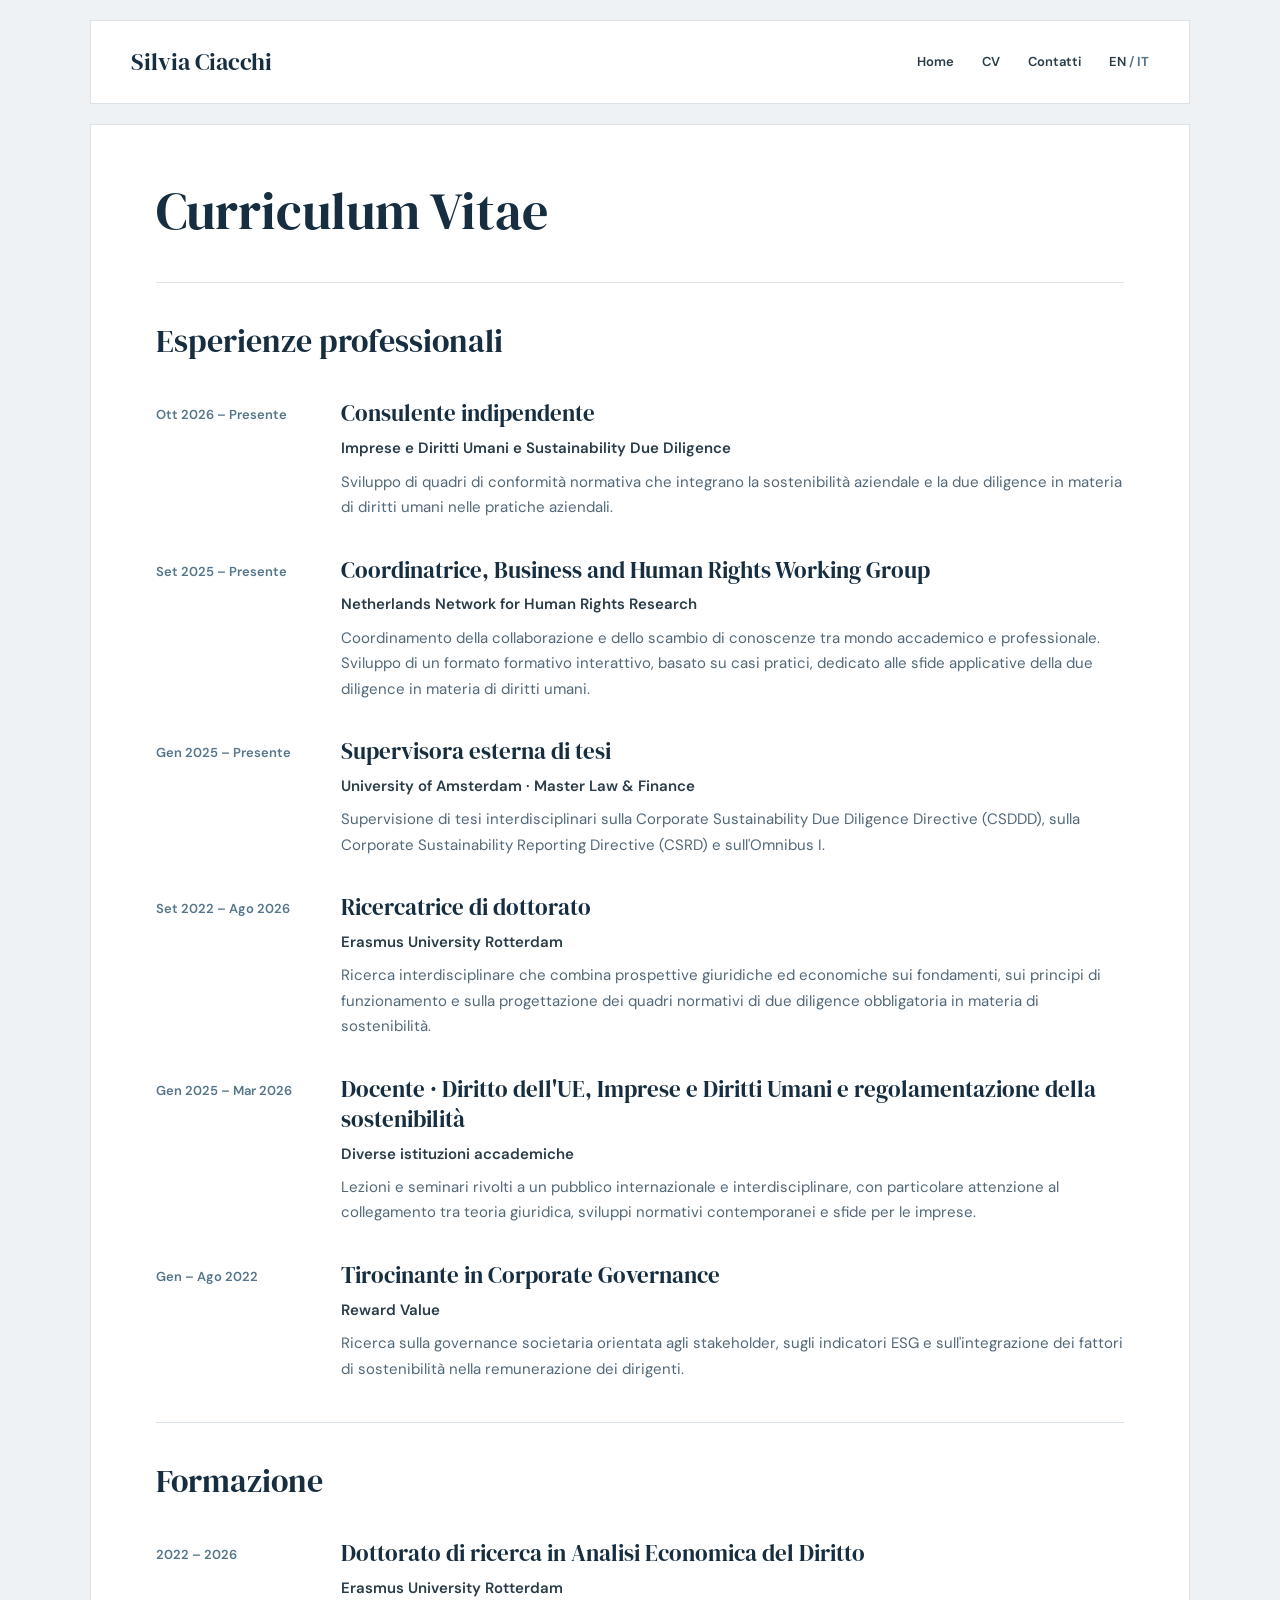
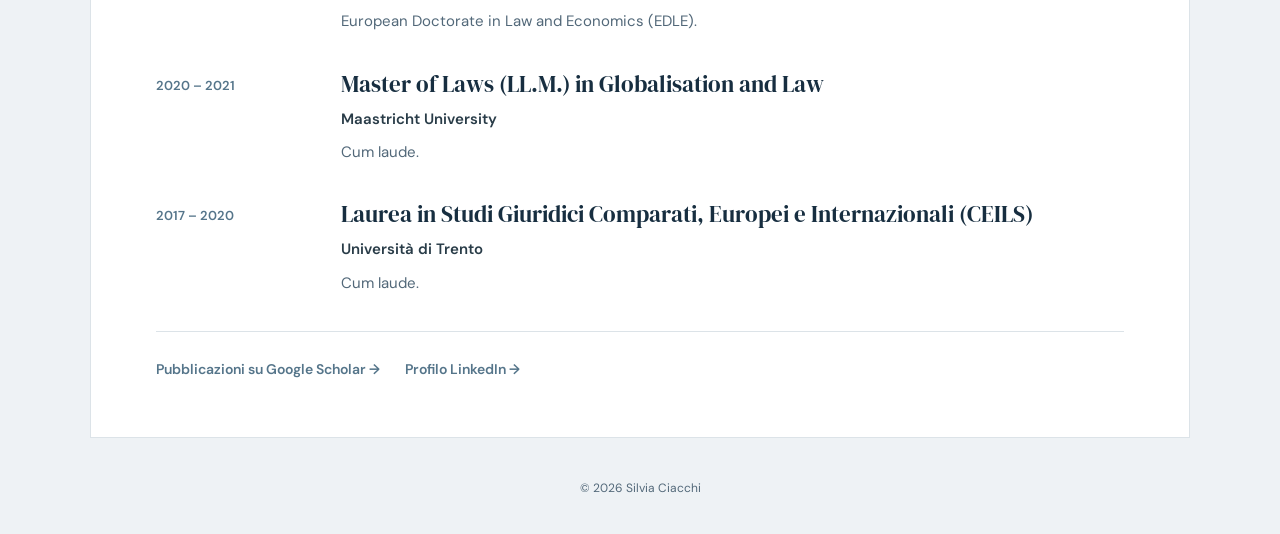
==== cv-ITA.html @ 15d8b97c "Rename cv-ITA to cv-ITA.html" ====
<!DOCTYPE html>
<html lang="it">

<head>
  <meta charset="UTF-8">
  <meta name="viewport" content="width=device-width, initial-scale=1.0">

  <meta name="description"
        content="Esperienze professionali e formazione accademica di Silvia Ciacchi.">

  <title>Curriculum Vitae | Silvia Ciacchi</title>

  <link rel="stylesheet" href="style.css">
</head>

<body>

  <!-- NAVIGATION -->
  <header>
    <nav>
      <a class="name" href="index-ITA.html">Silvia Ciacchi</a>

      <div class="nav-links">
        <a href="index-ITA.html">Home</a>
        <a href="cv-ITA.html" aria-current="page">CV</a>
        <a href="index-ITA.html#contact">Contatti</a>

        <span class="language-switch">
          <a href="cv.html">EN</a> /
          <strong>IT</strong>
        </span>
      </div>
    </nav>
  </header>

  <main>

    <section class="cv-page">

      <h1>Curriculum Vitae</h1>

      <!-- PROFESSIONAL EXPERIENCE -->
      <div class="cv-section">

        <h2>Esperienze professionali</h2>

        <div class="cv-entry">
          <div class="cv-date">Ott 2026 – Presente</div>

          <div>
            <h3>Consulente indipendente</h3>

            <p class="cv-organisation">
              Imprese e Diritti Umani e Sustainability Due Diligence
            </p>

            <p>
              Sviluppo di quadri di conformità normativa che
              integrano la sostenibilità aziendale e la due
              diligence in materia di diritti umani nelle
              pratiche aziendali.
            </p>
          </div>
        </div>

        <div class="cv-entry">
          <div class="cv-date">Set 2025 – Presente</div>

          <div>
            <h3>
              Coordinatrice, Business and Human Rights Working Group
            </h3>

            <p class="cv-organisation">
              Netherlands Network for Human Rights Research
            </p>

            <p>
              Coordinamento della collaborazione e dello scambio
              di conoscenze tra mondo accademico e professionale.
              Sviluppo di un formato formativo interattivo,
              basato su casi pratici, dedicato alle sfide
              applicative della due diligence in materia
              di diritti umani.
            </p>
          </div>
        </div>

        <div class="cv-entry">
          <div class="cv-date">Gen 2025 – Presente</div>

          <div>
            <h3>Supervisora esterna di tesi</h3>

            <p class="cv-organisation">
              University of Amsterdam · Master Law &amp; Finance
            </p>

            <p>
              Supervisione di tesi interdisciplinari sulla
              Corporate Sustainability Due Diligence Directive
              (CSDDD), sulla Corporate Sustainability Reporting
              Directive (CSRD) e sull'Omnibus I.
            </p>
          </div>
        </div>

        <div class="cv-entry">
          <div class="cv-date">Set 2022 – Ago 2026</div>

          <div>
            <h3>Ricercatrice di dottorato</h3>

            <p class="cv-organisation">
              Erasmus University Rotterdam
            </p>

            <p>
              Ricerca interdisciplinare che combina prospettive
              giuridiche ed economiche sui fondamenti, sui
              principi di funzionamento e sulla progettazione
              dei quadri normativi di due diligence
              obbligatoria in materia di sostenibilità.
            </p>
          </div>
        </div>

        <div class="cv-entry">
          <div class="cv-date">Gen 2025 – Mar 2026</div>

          <div>
            <h3>
              Docente · Diritto dell'UE, Imprese e Diritti Umani
              e regolamentazione della sostenibilità
            </h3>

            <p class="cv-organisation">
              Diverse istituzioni accademiche
            </p>

            <p>
              Lezioni e seminari rivolti a un pubblico
              internazionale e interdisciplinare, con
              particolare attenzione al collegamento tra
              teoria giuridica, sviluppi normativi
              contemporanei e sfide per le imprese.
            </p>
          </div>
        </div>

        <div class="cv-entry">
          <div class="cv-date">Gen – Ago 2022</div>

          <div>
            <h3>
              Tirocinante in Corporate Governance
            </h3>

            <p class="cv-organisation">
              Reward Value
            </p>

            <p>
              Ricerca sulla governance societaria orientata
              agli stakeholder, sugli indicatori ESG e
              sull'integrazione dei fattori di sostenibilità
              nella remunerazione dei dirigenti.
            </p>
          </div>
        </div>

      </div>

      <!-- EDUCATION -->
      <div class="cv-section">

        <h2>Formazione</h2>

        <div class="cv-entry">
          <div class="cv-date">2022 – 2026</div>

          <div>
            <h3>
              Dottorato di ricerca in Analisi Economica del Diritto
            </h3>

            <p class="cv-organisation">
              Erasmus University Rotterdam
            </p>

            <p>
              European Doctorate in Law and Economics (EDLE).
            </p>
          </div>
        </div>

        <div class="cv-entry">
          <div class="cv-date">2020 – 2021</div>

          <div>
            <h3>
              Master of Laws (LL.M.) in Globalisation and Law
            </h3>

            <p class="cv-organisation">
              Maastricht University
            </p>

            <p>
              Cum laude.
            </p>
          </div>
        </div>

        <div class="cv-entry">
          <div class="cv-date">2017 – 2020</div>

          <div>
            <h3>
              Laurea in Studi Giuridici Comparati, Europei
              e Internazionali (CEILS)
            </h3>

            <p class="cv-organisation">
              Università di Trento
            </p>

            <p>
              Cum laude.
            </p>
          </div>
        </div>

      </div>

      <!-- LINKS -->
      <div class="cv-links">

        <a href="https://scholar.google.com/citations?user=fUkSAy0AAAAJ&amp;hl=en"
           target="_blank"
           rel="noopener noreferrer">
          Pubblicazioni su Google Scholar →
        </a>

        <a href="https://www.linkedin.com/in/silvia-ciacchi/"
           target="_blank"
           rel="noopener noreferrer">
          Profilo LinkedIn →
        </a>

      </div>

    </section>

  </main>

  <!-- FOOTER -->
  <footer>
    © 2026 Silvia Ciacchi
  </footer>

</body>
</html>
---- style.css ----
@import url('https://fonts.googleapis.com/css2?family=DM+Sans:wght@400;500;600;700&family=DM+Serif+Display&display=swap');

/* COLOURS AND GENERAL SETTINGS */

:root {
  --navy: #172e40;
  --blue: #55758a;
  --background: #eef2f5;
  --white: #ffffff;
  --text: #293c48;
  --muted: #526879;
  --line: #dce3e8;
}

* {
  box-sizing: border-box;
}

html {
  scroll-behavior: smooth;
}

body {
  margin: 0;
  padding: 0 20px;
  background: var(--background);
  color: var(--text);
  font-family: 'DM Sans', sans-serif;
  font-size: 16px;
  line-height: 1.75;
}

a {
  color: var(--blue);
}

h1,
h2,
h3 {
  color: var(--navy);
  font-family: 'DM Serif Display', serif;
  font-weight: 400;
}

/* GENERAL PAGE CONTAINERS */

header,
.hero,
section {
  max-width: 1100px;
  margin: 20px auto;
  background: var(--white);
  border: 1px solid var(--line);
  border-radius: 0;
  box-shadow: none;
}

/* NAVIGATION */

header {
  padding: 20px 40px;
}

nav,
.nav-links {
  display: flex;
  align-items: center;
}

nav {
  justify-content: space-between;
  gap: 24px;
}

.name {
  color: var(--navy);
  font-family: 'DM Serif Display', serif;
  font-size: 24px;
  text-decoration: none;
}

.nav-links {
  gap: 28px;
}

.nav-links a,
.language-switch {
  font-size: 13px;
  font-weight: 600;
  text-decoration: none;
}

.nav-links a {
  color: var(--text);
}

.nav-links a:hover {
  color: var(--blue);
}

.language-switch {
  color: var(--blue);
}

/* HOMEPAGE INTRODUCTION */

.hero {
  display: flex;
  align-items: center;
  justify-content: space-between;
  gap: 50px;
  padding: 65px;
}

.hero-content {
  flex: 1;
  min-width: 0;
}

.hero h1 {
  margin: 0 0 12px;
  font-size: clamp(42px, 5vw, 62px);
  line-height: 1.15;
}

.professional-title {
  margin: 0 0 22px;
  color: var(--blue);
  font-size: 17px;
  font-weight: 600;
}

.intro {
  max-width: 570px;
  margin: 0;
  padding-top: 18px;
  border-top: 1px solid var(--line);
  color: var(--muted);
  font-size: 16px;
}

/* PORTRAIT PHOTOGRAPH */

.hero img.portrait-photo {
  display: block;
  width: 180px;
  min-width: 180px;
  max-width: 180px;
  height: 230px;
  object-fit: cover;
  object-position: center;
  flex: 0 0 180px;
}

/* GENERAL HOMEPAGE SECTIONS */

section {
  padding: 48px 60px;
}

section p {
  margin-top: 0;
}

/* BIOGRAPHY */

.biography p {
  max-width: 860px;
  margin-bottom: 18px;
}

.biography p:first-child {
  font-size: 18px;
  color: var(--navy);
}

.text-link {
  display: inline-block;
  margin-top: 10px;
  color: var(--blue);
  font-size: 14px;
  font-weight: 600;
  text-decoration: none;
}

.text-link:hover {
  text-decoration: underline;
}

/* AREAS OF WORK */

.cards {
  display: grid;
  grid-template-columns: repeat(3, minmax(0, 1fr));
}

.card {
  display: flex;
  flex-direction: column;
  padding: 8px 28px 8px 0;
}

.card + .card {
  padding-left: 28px;
  border-left: 1px solid var(--line);
}

.card-heading {
  display: flex;
  align-items: center;
  justify-content: space-between;
  gap: 12px;
  margin-bottom: 20px;
}

.card h3,
.activity-overview h3,
.featured-content h3 {
  margin: 0;
  font-size: 27px;
  line-height: 1.25;
}

.card-icon {
  color: var(--blue);
  font-size: 32px;
  line-height: 1;
}

.card p {
  margin: 0 0 20px;
  color: var(--muted);
  font-size: 16px;
  line-height: 1.75;
}

.card a {
  margin-top: auto;
  font-size: 14px;
  text-decoration: none;
}

.card a:hover {
  text-decoration: underline;
}

/* ACTIVITIES */

.activity-overview,
.featured-content {
  display: flex;
  align-items: center;
  gap: 40px;
}

.activity-overview > div:first-child,
.featured-content > div:last-child {
  flex: 1;
  min-width: 0;
}

.activity-overview p,
.featured-content p {
  margin: 14px 0 0;
  color: var(--muted);
}

/* PRESENTATION IMAGE */

.activity-overview img.activity-photo {
  display: block;
  width: 34%;
  max-width: 34%;
  height: auto;
  aspect-ratio: 4 / 3;
  object-fit: cover;
  flex: 0 0 34%;
}

/* WORKSHOP IMAGE */

.featured-content img.workshop-photo {
  display: block;
  width: 34%;
  max-width: 34%;
  height: auto;
  aspect-ratio: auto;
  object-fit: contain;
  flex: 0 0 34%;
}



/* PUBLICATIONS */

.publications {
  padding-top: 40px;
  padding-bottom: 40px;
}

.publication-placeholder {
  margin-bottom: 14px;
  color: var(--muted);
  font-size: 15px;
  font-style: italic;
}

/* CONTACT */

.contact > p {
  max-width: 720px;
  font-size: 17px;
}

.contact-buttons {
  display: flex;
  flex-wrap: wrap;
  gap: 12px;
  margin-top: 25px;
}

.button {
  display: inline-block;
  padding: 10px 24px;
  border: 1px solid var(--navy);
  border-radius: 0;
  background: var(--navy);
  color: white;
  font-size: 14px;
  font-weight: 600;
  text-decoration: none;
}

.button:hover {
  background: var(--blue);
  border-color: var(--blue);
}

.button-outline {
  background: white;
  color: var(--navy);
}

.button-outline:hover {
  color: white;
}

.academic-links {
  display: flex;
  flex-wrap: wrap;
  gap: 25px;
  margin-top: 30px;
  padding-top: 20px;
  border-top: 1px solid var(--line);
}

.academic-links a {
  font-size: 14px;
  text-decoration: none;
}

.academic-links a:hover {
  text-decoration: underline;
}

/* CURRICULUM VITAE */

.cv-page {
  max-width: 1100px;
  margin: 20px auto;
  padding: 55px 65px;
  background: var(--white);
  border: 1px solid var(--line);
}

.cv-page h1 {
  font-size: 52px;
  line-height: 1.2;
  margin: 0 0 30px;
}

.cv-section {
  margin-top: 40px;
  padding-top: 30px;
  border-top: 1px solid var(--line);
}

.cv-section h2 {
  font-size: 32px;
  margin: 0 0 30px;
}

.cv-entry {
  display: grid;
  grid-template-columns: 155px minmax(0, 1fr);
  gap: 30px;
  margin-bottom: 35px;
}

.cv-date {
  color: var(--blue);
  font-size: 13px;
  font-weight: 600;
  padding-top: 5px;
}

.cv-entry h3 {
  font-size: 23px;
  line-height: 1.3;
  margin: 0 0 6px;
}

.cv-organisation {
  font-size: 15px;
  font-weight: 600;
  margin: 0 0 8px;
}

.cv-entry p:not(.cv-organisation) {
  color: var(--muted);
  font-size: 15px;
  line-height: 1.7;
  margin: 0;
}

.cv-links {
  display: flex;
  flex-wrap: wrap;
  gap: 25px;
  margin-top: 30px;
  padding-top: 25px;
  border-top: 1px solid var(--line);
}

.cv-links a {
  color: var(--blue);
  font-size: 14px;
  font-weight: 600;
  text-decoration: none;
}

/* FOOTER */

footer {
  padding: 20px 20px 35px;
  color: var(--muted);
  font-size: 12px;
  text-align: center;
}

/* TABLETS */

@media (max-width: 1150px) {
  header,
  .hero,
  section,
  .cv-page {
    margin-left: auto;
    margin-right: auto;
  }
}

/* MOBILE */

@media (max-width: 700px) {
  body {
    padding: 0 12px;
  }

  header {
    padding: 18px 24px;
  }

  nav {
    align-items: flex-start;
    flex-direction: column;
    gap: 12px;
  }

  .nav-links {
    flex-wrap: wrap;
    gap: 16px;
  }

  .hero {
    padding: 35px 26px;
    gap: 20px;
  }

  .hero h1 {
    font-size: 39px;
  }

  .professional-title {
    font-size: 15px;
  }

  .hero img.portrait-photo {
    width: 95px;
    min-width: 95px;
    max-width: 95px;
    height: 125px;
    flex: 0 0 95px;
  }

  section {
    padding: 32px 26px;
  }

  .cards {
    grid-template-columns: 1fr;
  }

  .card,
  .card + .card {
    padding: 22px 0;
    border-left: 0;
  }

  .card + .card {
    border-top: 1px solid var(--line);
  }

  .activity-overview,
  .featured-content {
    flex-direction: column;
    align-items: stretch;
    gap: 22px;
  }

  .activity-overview img.activity-photo,
  .featured-content img.workshop-photo {
    width: 100%;
    max-width: 100%;
    flex: 0 0 auto;
  }

  .cv-page {
    padding: 35px 26px;
  }

  .cv-page h1 {
    font-size: 39px;
  }

  .cv-entry {
    grid-template-columns: 1fr;
    gap: 5px;
  }

  .cv-section h2 {
    font-size: 28px;
  }
}

/* SMALL PHONES */

@media (max-width: 420px) {
  .hero {
    flex-direction: column-reverse;
    align-items: flex-start;
  }

  .hero img.portrait-photo {
    width: 110px;
    min-width: 110px;
    max-width: 110px;
    height: 140px;
    flex: 0 0 110px;
  }
}
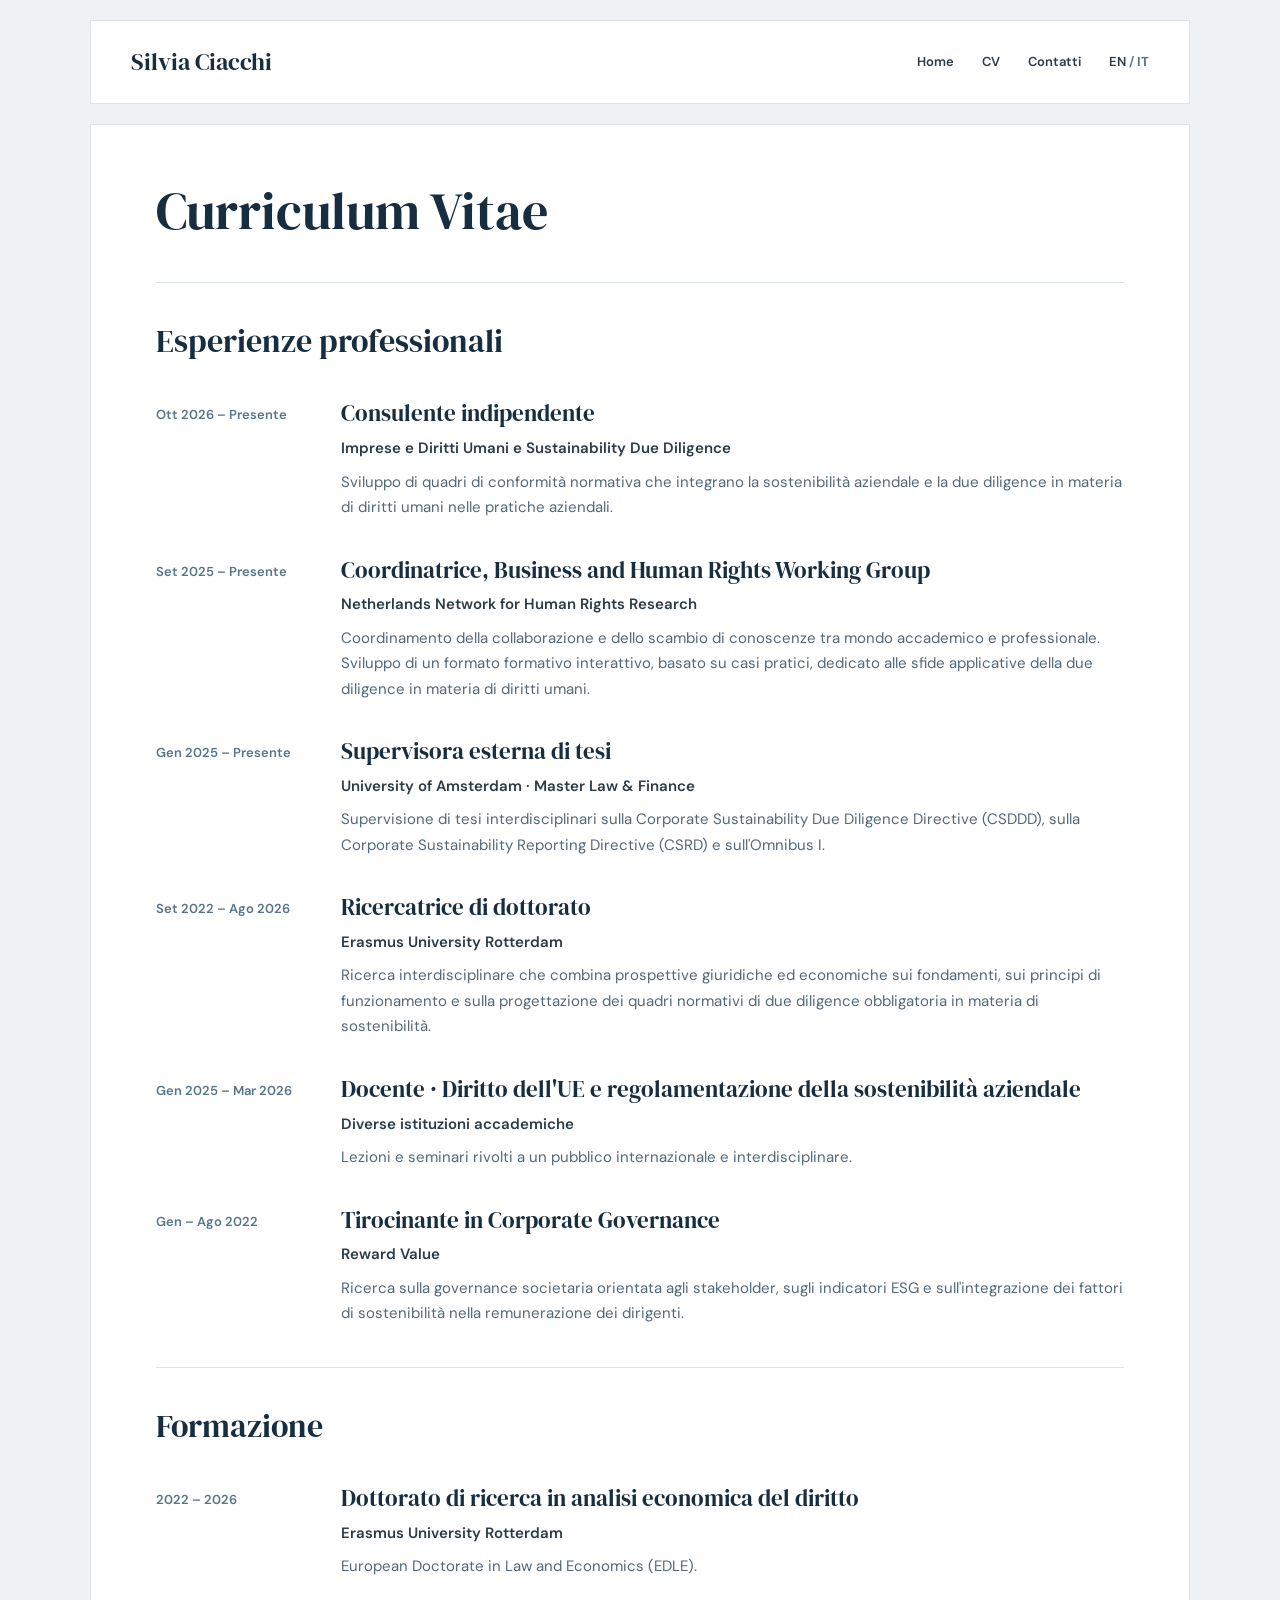
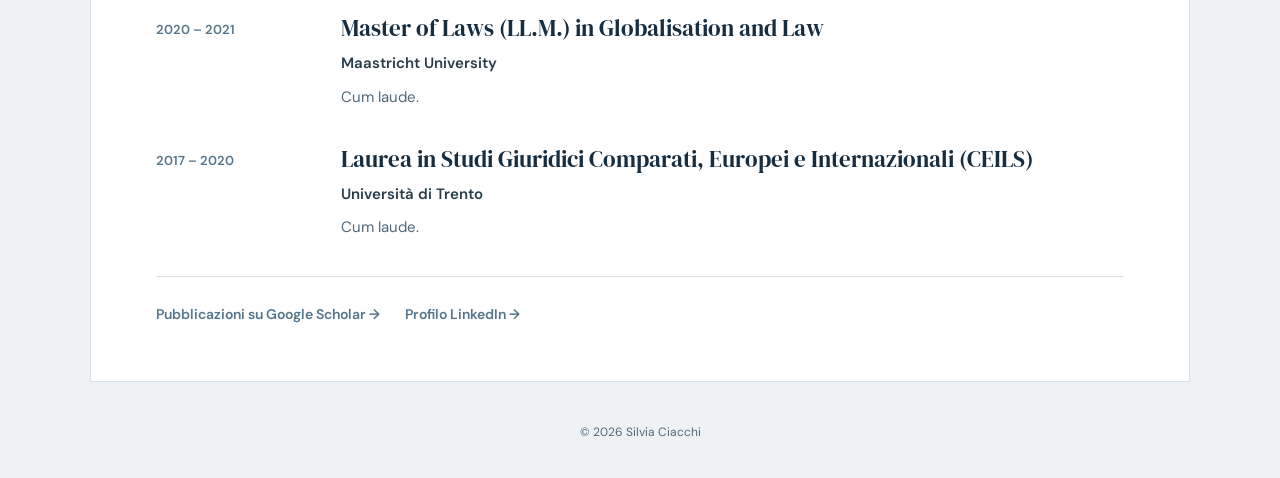
==== commit 46398cbb: "Update cv-ITA.html" ====
--- a/cv-ITA.html
+++ b/cv-ITA.html
@@ -131,8 +131,7 @@
 
           <div>
             <h3>
-              Docente · Diritto dell'UE, Imprese e Diritti Umani
-              e regolamentazione della sostenibilità
+              Docente · Diritto dell'UE e regolamentazione della sostenibilità aziendale
             </h3>
 
             <p class="cv-organisation">
@@ -141,10 +140,7 @@
 
             <p>
               Lezioni e seminari rivolti a un pubblico
-              internazionale e interdisciplinare, con
-              particolare attenzione al collegamento tra
-              teoria giuridica, sviluppi normativi
-              contemporanei e sfide per le imprese.
+              internazionale e interdisciplinare.
             </p>
           </div>
         </div>
@@ -182,7 +178,7 @@
 
           <div>
             <h3>
-              Dottorato di ricerca in Analisi Economica del Diritto
+              Dottorato di ricerca in analisi economica del diritto
             </h3>
 
             <p class="cv-organisation">
--- a/style.css
+++ b/style.css
@@ -151,6 +151,7 @@
   object-fit: cover;
   object-position: center;
   flex: 0 0 180px;
+  image-rendering: auto;
 }
 
 /* GENERAL HOMEPAGE SECTIONS */
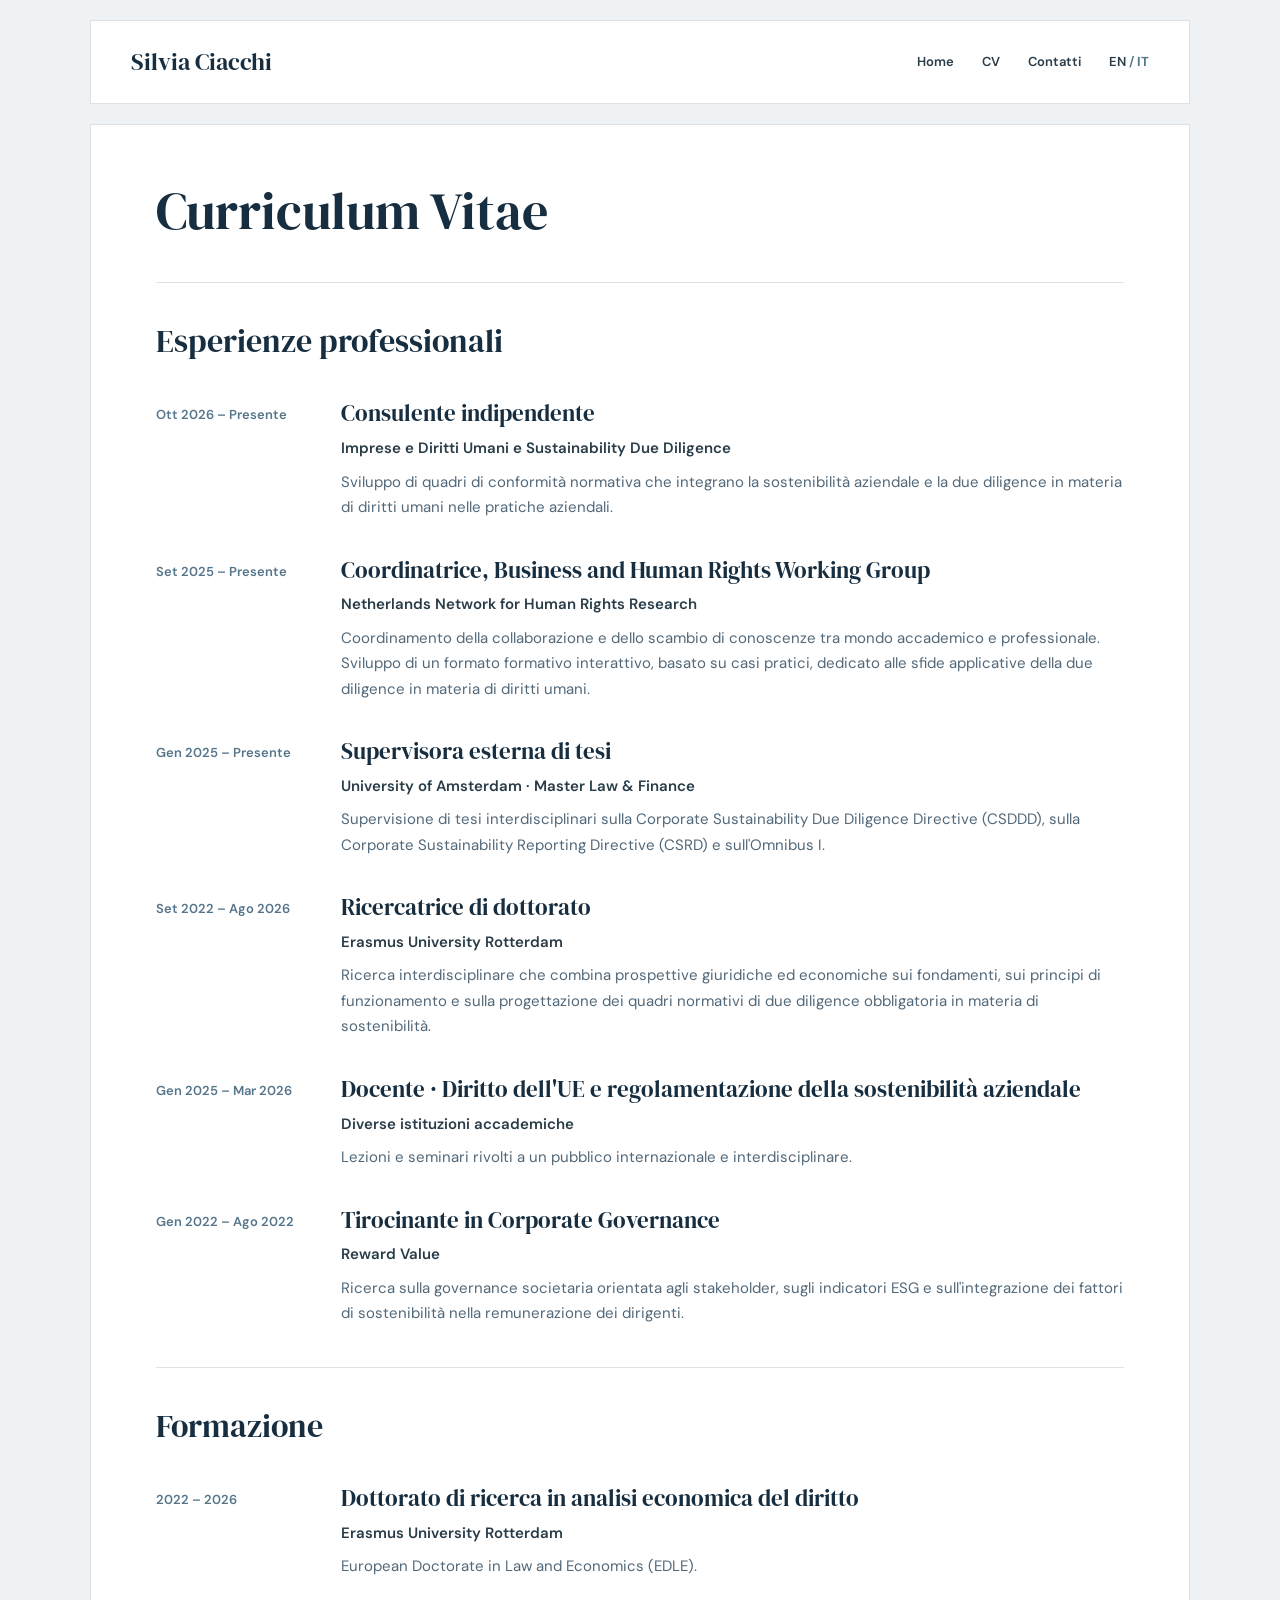
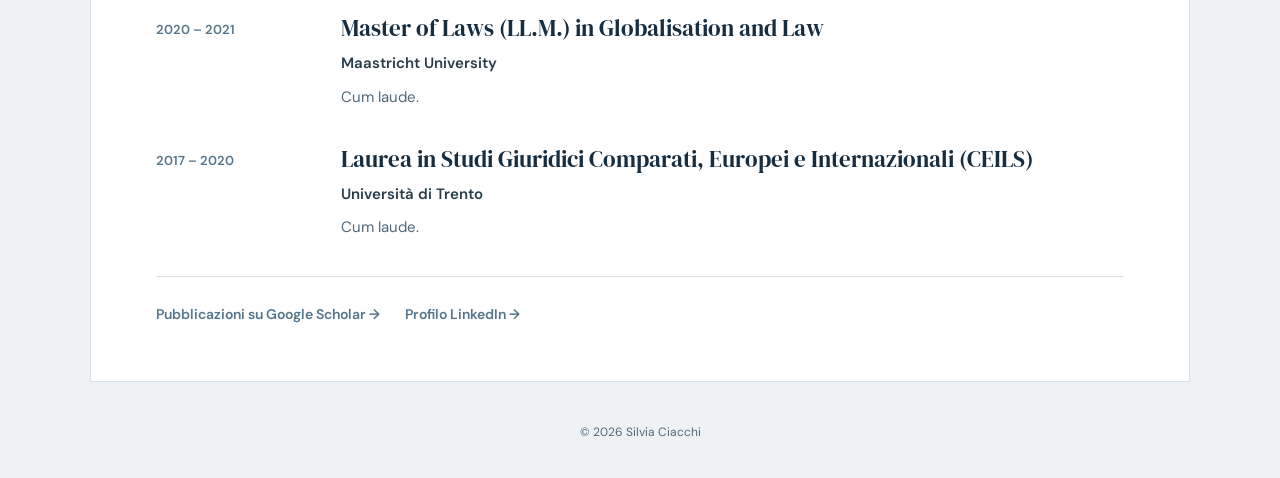
==== commit 3a188d4e: "Update cv-ITA.html" ====
--- a/cv-ITA.html
+++ b/cv-ITA.html
@@ -146,7 +146,7 @@
         </div>
 
         <div class="cv-entry">
-          <div class="cv-date">Gen – Ago 2022</div>
+          <div class="cv-date">Gen 2022 – Ago 2022</div>
 
           <div>
             <h3>
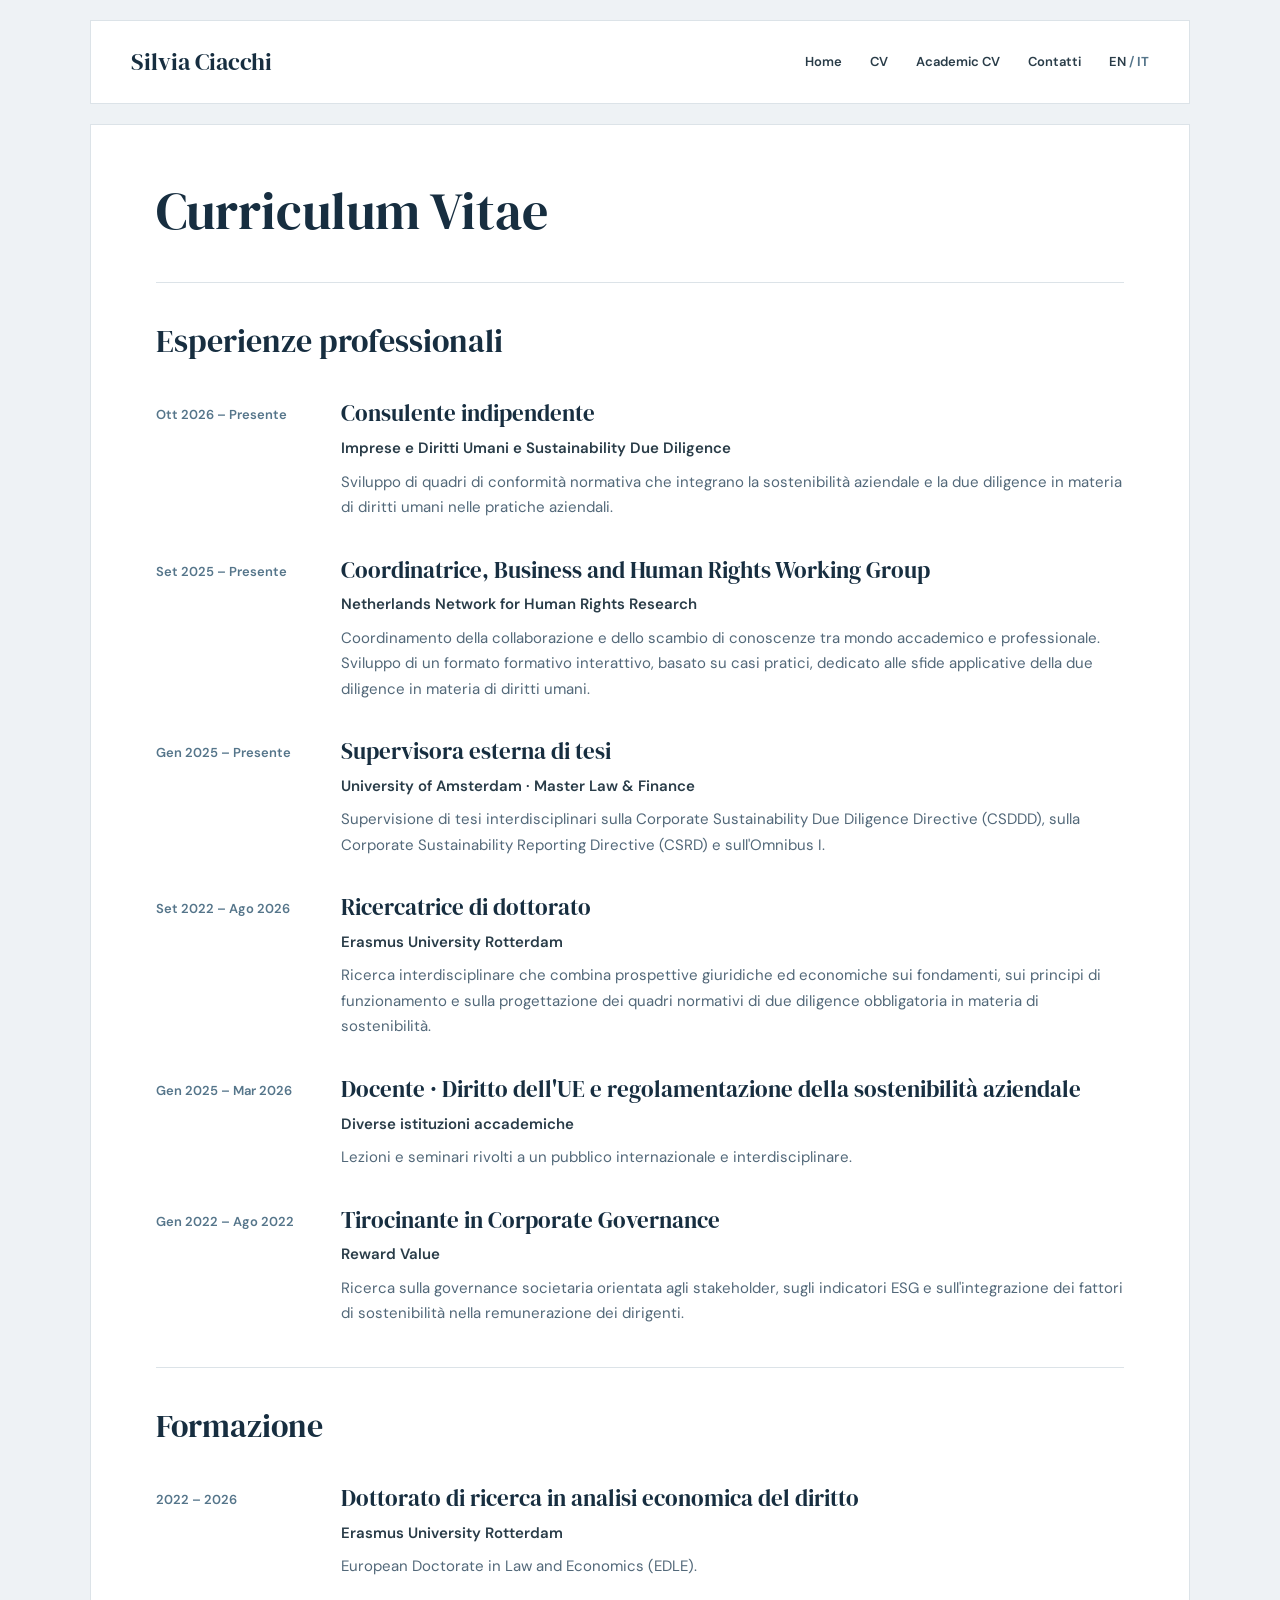
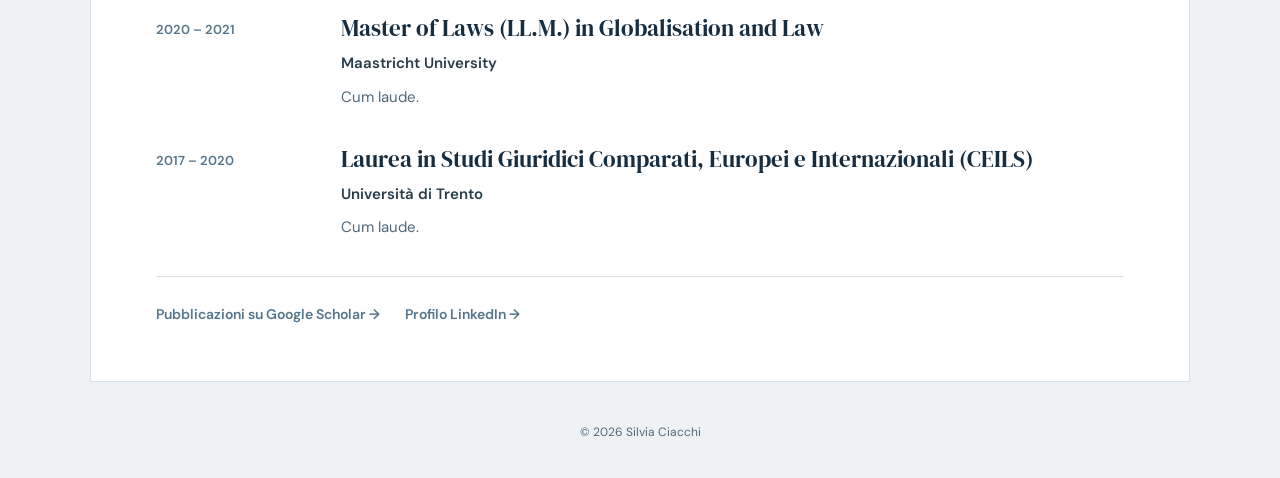
==== commit 496fba82: "Update cv-ITA.html" ====
--- a/cv-ITA.html
+++ b/cv-ITA.html
@@ -24,6 +24,12 @@
       <div class="nav-links">
         <a href="index-ITA.html">Home</a>
         <a href="cv-ITA.html" aria-current="page">CV</a>
+            <a href="/assets/Ciacchi_Academic_CV.pdf"
+            class="cv-button"
+            target="_blank"
+            rel="noopener noreferrer">
+           Academic CV
+         </a>
         <a href="index-ITA.html#contact">Contatti</a>
 
         <span class="language-switch">
